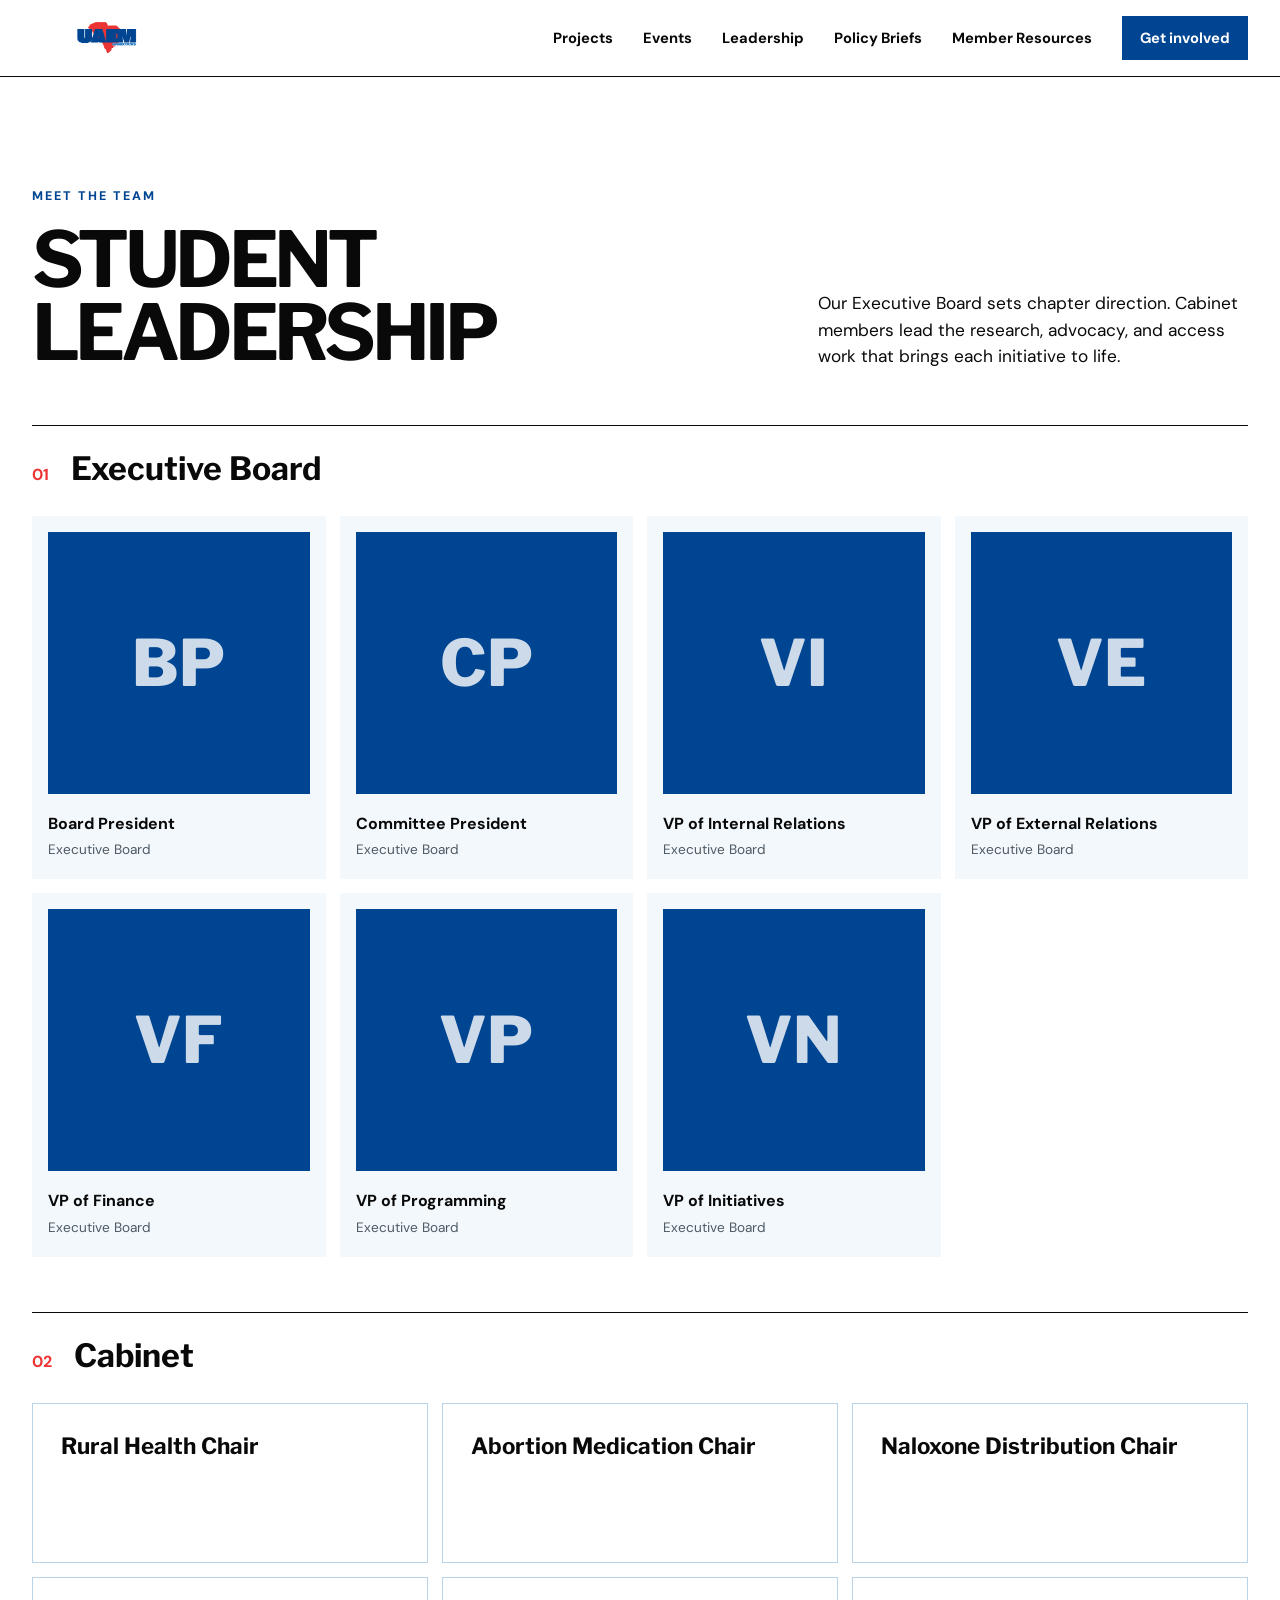
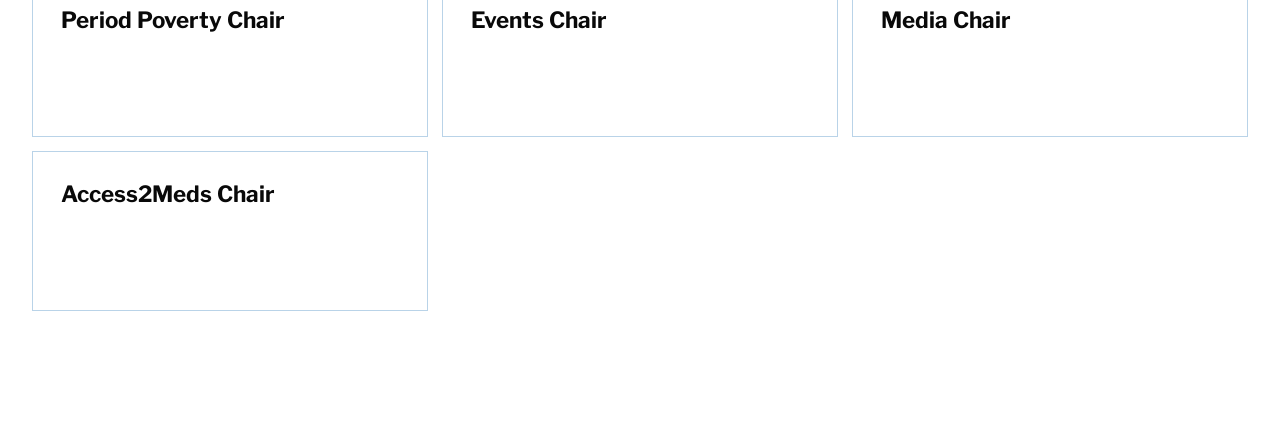
==== leadership/index.html @ 3b087952 "Add files via upload" ====
<!doctype html><html lang="en"><head><meta charset="utf-8"><meta name="viewport" content="width=device-width, initial-scale=1"><title>Leadership | Gamecocks UAEM</title><link rel="preconnect" href="https://fonts.googleapis.com"><link rel="preconnect" href="https://fonts.gstatic.com" crossorigin><link href="https://fonts.googleapis.com/css2?family=DM+Sans:wght@400;500;600;700&family=Libre+Franklin:ital,wght@0,700;0,800;1,700&display=swap" rel="stylesheet"><link rel="stylesheet" href="../styles.css"></head><body><header class="nav-wrap"><nav class="nav"><a class="brand" href="../"><img src="../logo-horizontal.png" alt="Gamecocks UAEM logo"></a><button class="menu" aria-expanded="false" aria-controls="nav-links">Menu</button><div class="nav-links" id="nav-links"><a href="../projects/">Projects</a><a href="../events/">Events</a><a href="../leadership/">Leadership</a><a href="../policy-briefs/">Policy Briefs</a><a href="../resources/">Member Resources</a><a href="https://garnetgate.sa.sc.edu/organization/gamecocksuaem" class="nav-cta">Get involved</a></div></nav></header><main><section class="section leadership"><div class="section-head"><div><p class="eyebrow">Meet the team</p><h2>Student leadership</h2></div><p>Our Executive Board sets chapter direction. Cabinet members lead the research, advocacy, and access work that brings each initiative to life.</p></div><div class="lead-block"><div class="lead-title"><span>01</span><h3>Executive Board</h3></div><div class="people-grid"><article class="person"><div class="avatar">BP</div><h4>Board President</h4><p>Executive Board</p></article><article class="person"><div class="avatar">CP</div><h4>Committee President</h4><p>Executive Board</p></article><article class="person"><div class="avatar">VI</div><h4>VP of Internal Relations</h4><p>Executive Board</p></article><article class="person"><div class="avatar">VE</div><h4>VP of External Relations</h4><p>Executive Board</p></article><article class="person"><div class="avatar">VF</div><h4>VP of Finance</h4><p>Executive Board</p></article><article class="person"><div class="avatar">VP</div><h4>VP of Programming</h4><p>Executive Board</p></article><article class="person"><div class="avatar">VN</div><h4>VP of Initiatives</h4><p>Executive Board</p></article></div></div><div class="lead-block cabinet"><div class="lead-title"><span>02</span><h3>Cabinet</h3></div><div class="cabinet-grid"><div><b>Rural Health Chair</b></div><div><b>Abortion Medication Chair</b></div><div><b>Naloxone Distribution Chair</b></div><div><b>Period Poverty Chair</b></div><div><b>Events Chair</b></div><div><b>Media Chair</b></div><div><b>Access2Meds Chair</b></div></div></div></section></main><script src="../script.js"></script></body></html>
---- styles.css ----
:root{--blue:#1975c2;--navy:#004592;--red:#ed3434;--black:#090909;--white:#fff;--soft:#f3f8fc;--line:#b9d3e8}*{box-sizing:border-box}html{scroll-behavior:smooth}body{margin:0;background:var(--white);color:var(--black);font:16px/1.55 "DM Sans",sans-serif}a{color:inherit;text-decoration:none}.nav-wrap{position:sticky;top:0;z-index:10;background:rgba(255,255,255,.96);border-bottom:1px solid var(--black);backdrop-filter:blur(12px)}.nav{height:76px;max-width:1320px;margin:auto;padding:0 32px;display:flex;align-items:center;justify-content:space-between}.brand img{display:block;width:148px;height:48px;object-fit:contain}.nav-links{display:flex;align-items:center;gap:30px;font-weight:700;font-size:.92rem}.nav-links a:not(.nav-cta):hover{color:var(--blue)}.nav-cta{background:var(--navy);color:#fff;padding:11px 18px}.menu{display:none;border:1px solid;padding:8px 12px;background:none;font:inherit}.hero{overflow:hidden}.hero-grid{max-width:1320px;min-height:650px;margin:auto;padding:72px 32px;display:grid;grid-template-columns:1.1fr .9fr;align-items:center;gap:70px}.eyebrow{text-transform:uppercase;letter-spacing:.16em;font-size:.78rem;font-weight:800;margin:0 0 18px;color:var(--navy)}h1,h2,h3{font-family:"Libre Franklin",sans-serif;margin:0;line-height:.95}h1{font-size:clamp(4rem,8vw,7.2rem);letter-spacing:-.07em;text-transform:uppercase}h1 em{color:var(--red)}.lede{max-width:660px;font-size:1.22rem;line-height:1.6;margin:32px 0}.hero-actions{display:flex;gap:26px;align-items:center}.button{display:inline-flex;gap:25px;align-items:center;padding:15px 20px;font-weight:700}.primary{background:var(--navy);color:#fff}.text-link{font-weight:700;border-bottom:1px solid}.hero-poster{height:500px;background:var(--navy);position:relative;overflow:hidden;transform:rotate(2deg);box-shadow:18px 18px 0 var(--red)}.hero-logo{position:absolute;z-index:2;width:210px;right:22px;top:22px}.poster-mark{position:absolute;z-index:2;left:35px;bottom:76px;color:#fff;font:800 clamp(3.5rem,6vw,6rem)/.82 "Libre Franklin";letter-spacing:-.07em}.poster-mark i{color:var(--red)}.orbit{position:absolute;bottom:33px;left:35px;color:#fff;font-size:.76rem;letter-spacing:.17em;font-weight:bold}.dot-grid{position:absolute;inset:0;background-image:radial-gradient(rgba(255,255,255,.2) 1.5px,transparent 1.5px);background-size:18px 18px}.poster-no{position:absolute;right:25px;bottom:10px;color:rgba(255,255,255,.35);font-size:6rem;font-weight:800}.marquee{display:flex;gap:70px;white-space:nowrap;background:var(--black);color:#fff;padding:15px 0;font-size:.75rem;letter-spacing:.18em;font-weight:700;overflow:hidden}.marquee span:before{content:"✦";color:var(--red);margin-right:70px}.section{max-width:1320px;margin:auto;padding:110px 32px}.section-head{display:grid;grid-template-columns:1fr 430px;gap:40px;align-items:end;margin-bottom:54px}.section-head h2,.contact h2{font-size:clamp(3rem,6vw,5.5rem);letter-spacing:-.06em;text-transform:uppercase}.section-head>p{font-size:1.08rem;margin:0}.project-grid{display:grid;grid-template-columns:repeat(2,1fr);gap:14px}.project{min-height:380px;background:var(--soft);border:1px solid var(--line);padding:28px;display:flex;flex-direction:column;justify-content:space-between}.project.featured{background:var(--blue);color:#fff}.project.dark{background:var(--black);color:#fff}.project.yellow{background:var(--red);color:#fff}.project-top{display:flex;justify-content:space-between}.number{font-size:.78rem;font-weight:700}.status{background:var(--red);color:#fff;padding:4px 9px;text-transform:uppercase;font-size:.67rem;font-weight:bold;letter-spacing:.1em}.tag{text-transform:uppercase;font-size:.7rem;letter-spacing:.15em;font-weight:bold;margin-bottom:12px}.project h3{font-size:clamp(2.1rem,4vw,3.4rem);letter-spacing:-.05em}.project ul{list-style:none;padding:0;margin:22px 0 0;display:flex;flex-wrap:wrap;gap:8px}.project li{border:1px solid currentColor;padding:4px 10px;border-radius:20px;font-size:.7rem;text-transform:uppercase;letter-spacing:.08em}.events{max-width:none;background:var(--navy);color:#fff;padding-left:max(32px,calc((100vw - 1320px)/2 + 32px));padding-right:max(32px,calc((100vw - 1320px)/2 + 32px))}.events .eyebrow{color:#fff}.event{display:grid;grid-template-columns:150px 1fr 230px;gap:36px;align-items:center;padding:32px 0;border-top:1px solid rgba(255,255,255,.35)}.event:last-child{border-bottom:1px solid rgba(255,255,255,.35)}.date{display:flex;flex-direction:column}.date b{font-size:1.7rem}.date span{font-size:.8rem;letter-spacing:.15em}.event h3{font-size:1.7rem;margin-bottom:8px}.event p{margin:0;max-width:650px}.event .tag{color:#fff;margin-bottom:8px}.event-meta{text-align:right;font-size:.8rem;text-transform:uppercase;letter-spacing:.1em}.lead-block{border-top:1px solid var(--black);padding-top:28px;margin-top:55px}.lead-title{display:flex;gap:22px;align-items:baseline;margin-bottom:28px}.lead-title h3{font-size:2rem}.lead-title span{font-weight:bold;color:var(--red)}.people-grid{display:grid;grid-template-columns:repeat(4,1fr);gap:14px}.person{background:var(--soft);padding:16px}.avatar{aspect-ratio:1;background:var(--navy);color:rgba(255,255,255,.8);display:grid;place-items:center;font:800 clamp(2rem,5vw,4rem) "Libre Franklin";margin-bottom:18px}.person h4{font-size:1rem;margin:0}.person p{font-size:.85rem;color:#4d5a64;margin:3px 0}.cabinet-grid{display:grid;grid-template-columns:repeat(3,1fr);gap:14px}.cabinet-grid div{border:1px solid var(--line);padding:28px;min-height:160px}.cabinet-grid b{font:700 1.4rem "Libre Franklin"}.contact{background:var(--red);color:#fff;padding:90px max(32px,calc((100vw - 1256px)/2));display:grid;grid-template-columns:1.2fr .8fr;gap:60px;align-items:end}.contact .eyebrow{color:#fff}.contact>div:last-child{font-size:1.1rem}.light-button{margin-top:18px;background:#fff;color:var(--black)}footer{background:var(--black);color:#fff;padding:50px max(32px,calc((100vw - 1256px)/2));display:grid;grid-template-columns:1fr 1fr 1fr;align-items:end;gap:30px;font-size:.8rem}.footer-brand img{width:105px;height:70px;object-fit:contain;filter:brightness(0) invert(1)}footer p:last-child{text-align:right}@media(max-width:800px){.nav{height:66px;padding:0 20px}.menu{display:block}.nav-links{position:absolute;left:0;right:0;top:66px;background:#fff;padding:24px;display:none;flex-direction:column;align-items:stretch;border-bottom:1px solid}.nav-links.open{display:flex}.hero-grid{grid-template-columns:1fr;padding:55px 20px;gap:50px}.hero-poster{height:400px}.section{padding:75px 20px}.section-head{grid-template-columns:1fr;gap:22px}.project-grid{grid-template-columns:1fr}.event{grid-template-columns:85px 1fr}.event-meta{grid-column:2;text-align:left}.people-grid{grid-template-columns:repeat(2,1fr)}.cabinet-grid{grid-template-columns:1fr}.contact{grid-template-columns:1fr;padding:70px 20px}footer{grid-template-columns:1fr;padding:45px 20px}footer p:last-child{text-align:left}}@media(max-width:480px){h1{font-size:3.5rem}.hero-actions{align-items:flex-start;flex-direction:column}.people-grid{grid-template-columns:1fr}.event{grid-template-columns:1fr}.event-meta{grid-column:auto}.project{min-height:340px}}
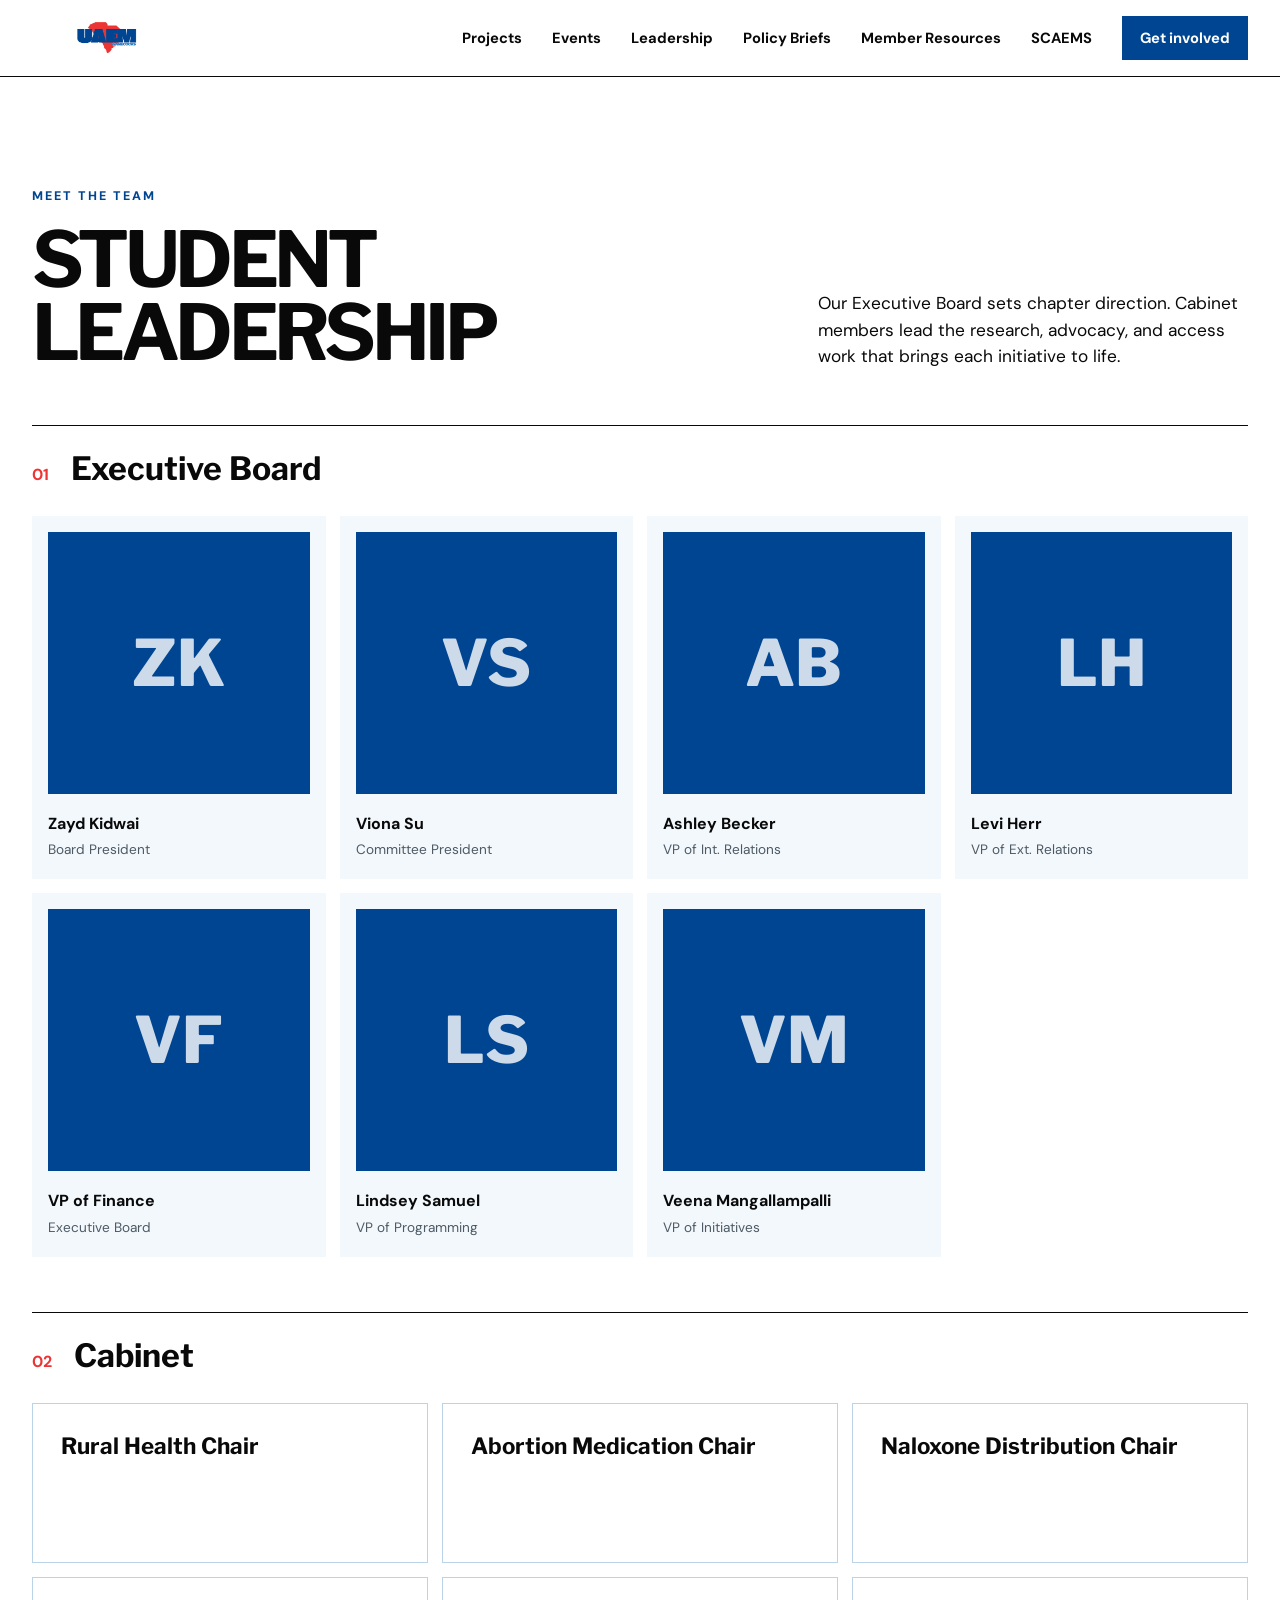
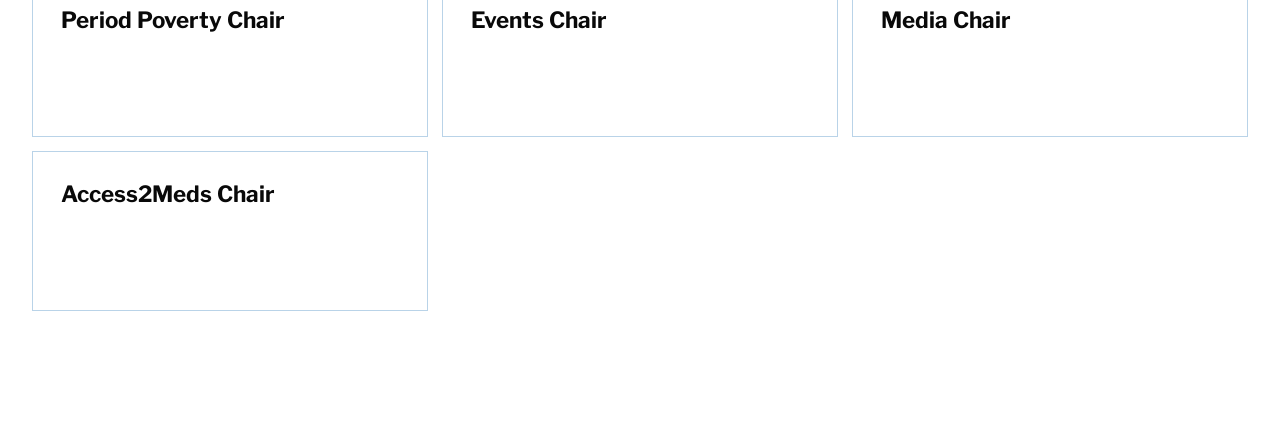
==== commit 66613073: "Update index.html" ====
--- a/leadership/index.html
+++ b/leadership/index.html
@@ -1 +1 @@
-<!doctype html><html lang="en"><head><meta charset="utf-8"><meta name="viewport" content="width=device-width, initial-scale=1"><title>Leadership | Gamecocks UAEM</title><link rel="preconnect" href="https://fonts.googleapis.com"><link rel="preconnect" href="https://fonts.gstatic.com" crossorigin><link href="https://fonts.googleapis.com/css2?family=DM+Sans:wght@400;500;600;700&family=Libre+Franklin:ital,wght@0,700;0,800;1,700&display=swap" rel="stylesheet"><link rel="stylesheet" href="../styles.css"></head><body><header class="nav-wrap"><nav class="nav"><a class="brand" href="../"><img src="../logo-horizontal.png" alt="Gamecocks UAEM logo"></a><button class="menu" aria-expanded="false" aria-controls="nav-links">Menu</button><div class="nav-links" id="nav-links"><a href="../projects/">Projects</a><a href="../events/">Events</a><a href="../leadership/">Leadership</a><a href="../policy-briefs/">Policy Briefs</a><a href="../resources/">Member Resources</a><a href="https://garnetgate.sa.sc.edu/organization/gamecocksuaem" class="nav-cta">Get involved</a></div></nav></header><main><section class="section leadership"><div class="section-head"><div><p class="eyebrow">Meet the team</p><h2>Student leadership</h2></div><p>Our Executive Board sets chapter direction. Cabinet members lead the research, advocacy, and access work that brings each initiative to life.</p></div><div class="lead-block"><div class="lead-title"><span>01</span><h3>Executive Board</h3></div><div class="people-grid"><article class="person"><div class="avatar">BP</div><h4>Board President</h4><p>Executive Board</p></article><article class="person"><div class="avatar">CP</div><h4>Committee President</h4><p>Executive Board</p></article><article class="person"><div class="avatar">VI</div><h4>VP of Internal Relations</h4><p>Executive Board</p></article><article class="person"><div class="avatar">VE</div><h4>VP of External Relations</h4><p>Executive Board</p></article><article class="person"><div class="avatar">VF</div><h4>VP of Finance</h4><p>Executive Board</p></article><article class="person"><div class="avatar">VP</div><h4>VP of Programming</h4><p>Executive Board</p></article><article class="person"><div class="avatar">VN</div><h4>VP of Initiatives</h4><p>Executive Board</p></article></div></div><div class="lead-block cabinet"><div class="lead-title"><span>02</span><h3>Cabinet</h3></div><div class="cabinet-grid"><div><b>Rural Health Chair</b></div><div><b>Abortion Medication Chair</b></div><div><b>Naloxone Distribution Chair</b></div><div><b>Period Poverty Chair</b></div><div><b>Events Chair</b></div><div><b>Media Chair</b></div><div><b>Access2Meds Chair</b></div></div></div></section></main><script src="../script.js"></script></body></html>
+<!doctype html><html lang="en"><head><meta charset="utf-8"><meta name="viewport" content="width=device-width, initial-scale=1"><title>Leadership | Gamecocks UAEM</title><link rel="preconnect" href="https://fonts.googleapis.com"><link rel="preconnect" href="https://fonts.gstatic.com" crossorigin><link href="https://fonts.googleapis.com/css2?family=DM+Sans:wght@400;500;600;700&family=Libre+Franklin:ital,wght@0,700;0,800;1,700&display=swap" rel="stylesheet"><link rel="stylesheet" href="../styles.css"></head><body><header class="nav-wrap"><nav class="nav"><a class="brand" href="../"><img src="../logo-horizontal.png" alt="Gamecocks UAEM logo"></a><button class="menu" aria-expanded="false" aria-controls="nav-links">Menu</button><div class="nav-links" id="nav-links"><a href="../projects/">Projects</a><a href="../events/">Events</a><a href="../leadership/">Leadership</a><a href="../policy-briefs/">Policy Briefs</a><a href="../resources/">Member Resources</a><a href="../scaems/">SCAEMS</a><a href="https://garnetgate.sa.sc.edu/organization/gamecocksuaem" class="nav-cta">Get involved</a></div></nav></header><main><section class="section leadership"><div class="section-head"><div><p class="eyebrow">Meet the team</p><h2>Student leadership</h2></div><p>Our Executive Board sets chapter direction. Cabinet members lead the research, advocacy, and access work that brings each initiative to life.</p></div><div class="lead-block"><div class="lead-title"><span>01</span><h3>Executive Board</h3></div><div class="people-grid"><article class="person"><div class="avatar">ZK</div><h4>Zayd Kidwai</h4><p>Board President</p></article><article class="person"><div class="avatar">VS</div><h4>Viona Su</h4><p>Committee President</p></article><article class="person"><div class="avatar">AB</div><h4>Ashley Becker</h4><p>VP of Int. Relations</p></article><article class="person"><div class="avatar">LH</div><h4>Levi Herr</h4><p>VP of Ext. Relations</p></article><article class="person"><div class="avatar">VF</div><h4>VP of Finance</h4><p>Executive Board</p></article><article class="person"><div class="avatar">LS</div><h4>Lindsey Samuel</h4><p>VP of Programming</p></article><article class="person"><div class="avatar">VM</div><h4>Veena Mangallampalli</h4><p>VP of Initiatives</p></article></div></div><div class="lead-block cabinet"><div class="lead-title"><span>02</span><h3>Cabinet</h3></div><div class="cabinet-grid"><div><b>Rural Health Chair</b></div><div><b>Abortion Medication Chair</b></div><div><b>Naloxone Distribution Chair</b></div><div><b>Period Poverty Chair</b></div><div><b>Events Chair</b></div><div><b>Media Chair</b></div><div><b>Access2Meds Chair</b></div></div></div></section></main><script src="../script.js"></script></body></html>
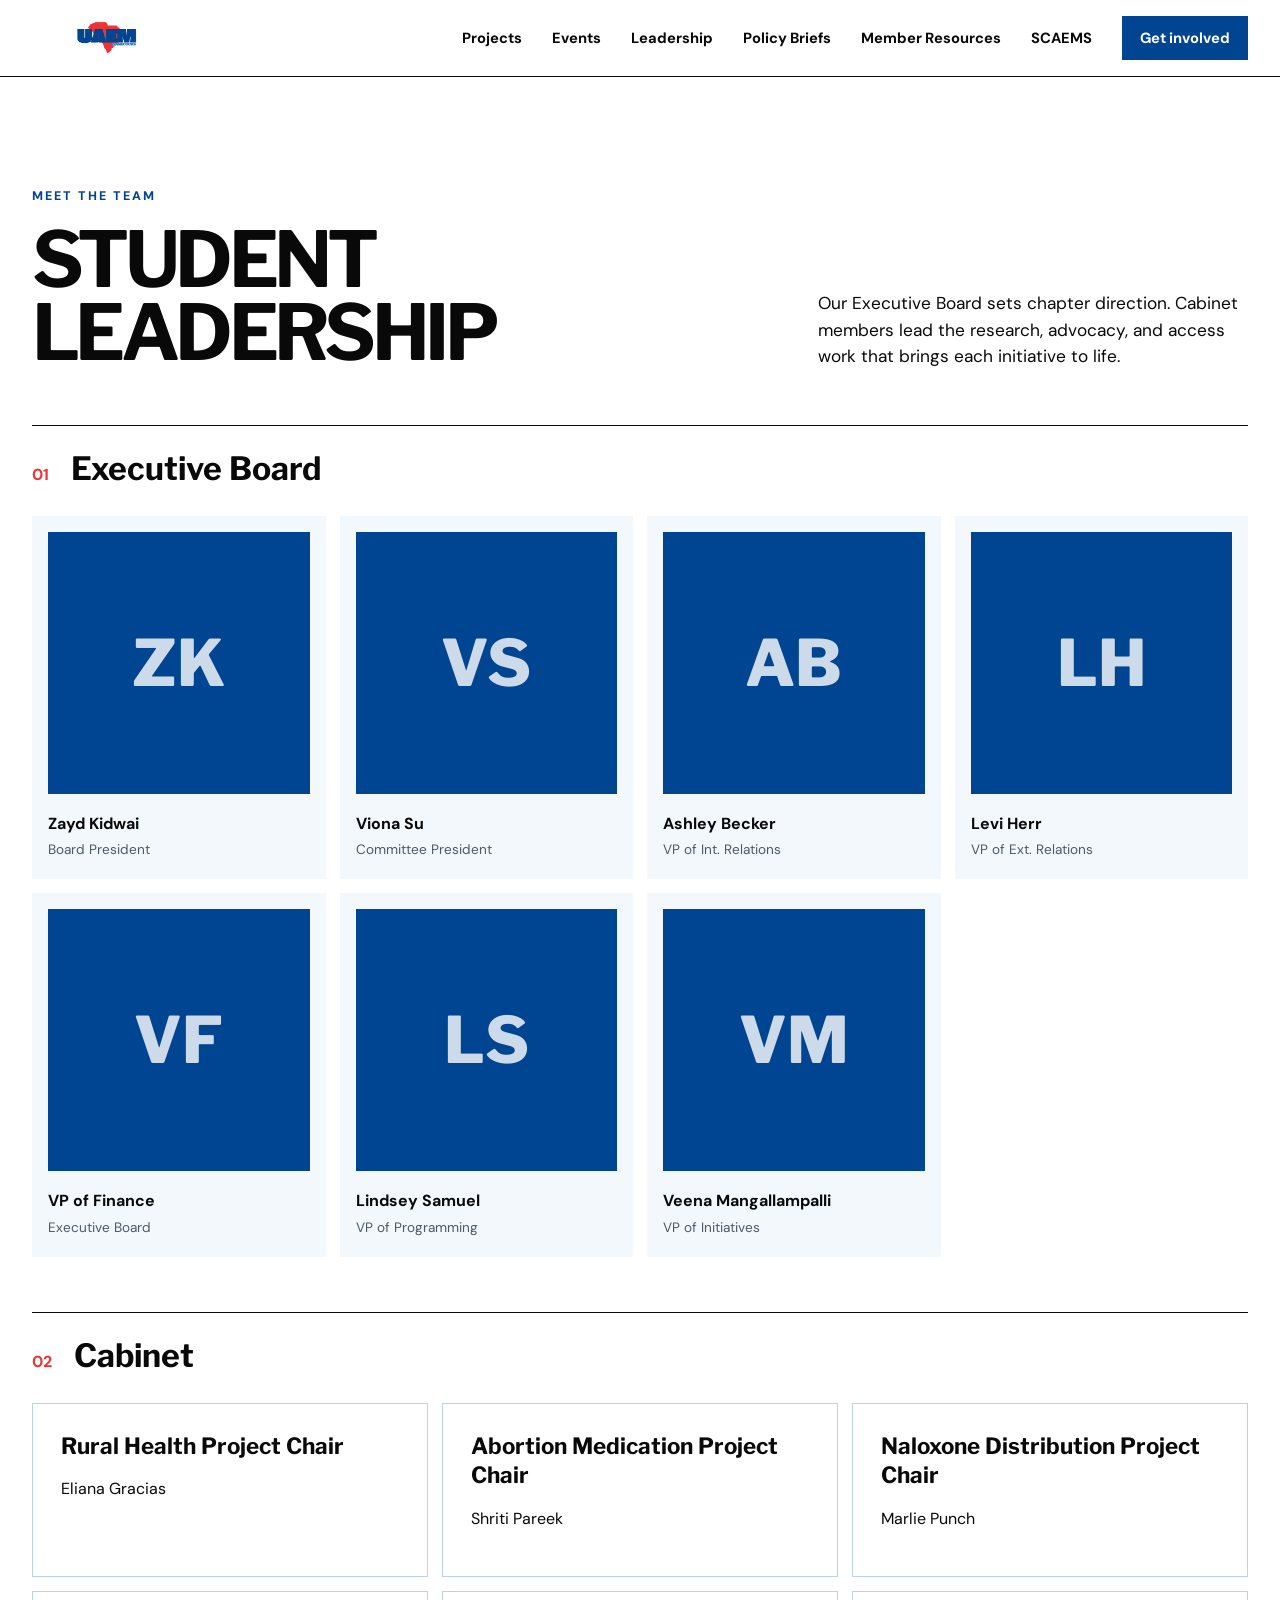
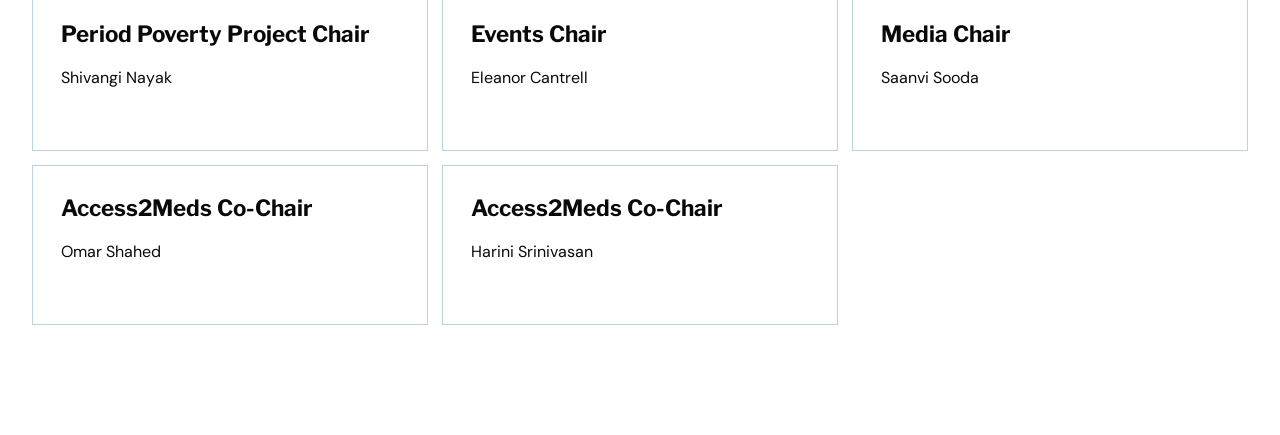
==== commit e0db4141: "Update index.html" ====
--- a/leadership/index.html
+++ b/leadership/index.html
@@ -1 +1 @@
-<!doctype html><html lang="en"><head><meta charset="utf-8"><meta name="viewport" content="width=device-width, initial-scale=1"><title>Leadership | Gamecocks UAEM</title><link rel="preconnect" href="https://fonts.googleapis.com"><link rel="preconnect" href="https://fonts.gstatic.com" crossorigin><link href="https://fonts.googleapis.com/css2?family=DM+Sans:wght@400;500;600;700&family=Libre+Franklin:ital,wght@0,700;0,800;1,700&display=swap" rel="stylesheet"><link rel="stylesheet" href="../styles.css"></head><body><header class="nav-wrap"><nav class="nav"><a class="brand" href="../"><img src="../logo-horizontal.png" alt="Gamecocks UAEM logo"></a><button class="menu" aria-expanded="false" aria-controls="nav-links">Menu</button><div class="nav-links" id="nav-links"><a href="../projects/">Projects</a><a href="../events/">Events</a><a href="../leadership/">Leadership</a><a href="../policy-briefs/">Policy Briefs</a><a href="../resources/">Member Resources</a><a href="../scaems/">SCAEMS</a><a href="https://garnetgate.sa.sc.edu/organization/gamecocksuaem" class="nav-cta">Get involved</a></div></nav></header><main><section class="section leadership"><div class="section-head"><div><p class="eyebrow">Meet the team</p><h2>Student leadership</h2></div><p>Our Executive Board sets chapter direction. Cabinet members lead the research, advocacy, and access work that brings each initiative to life.</p></div><div class="lead-block"><div class="lead-title"><span>01</span><h3>Executive Board</h3></div><div class="people-grid"><article class="person"><div class="avatar">ZK</div><h4>Zayd Kidwai</h4><p>Board President</p></article><article class="person"><div class="avatar">VS</div><h4>Viona Su</h4><p>Committee President</p></article><article class="person"><div class="avatar">AB</div><h4>Ashley Becker</h4><p>VP of Int. Relations</p></article><article class="person"><div class="avatar">LH</div><h4>Levi Herr</h4><p>VP of Ext. Relations</p></article><article class="person"><div class="avatar">VF</div><h4>VP of Finance</h4><p>Executive Board</p></article><article class="person"><div class="avatar">LS</div><h4>Lindsey Samuel</h4><p>VP of Programming</p></article><article class="person"><div class="avatar">VM</div><h4>Veena Mangallampalli</h4><p>VP of Initiatives</p></article></div></div><div class="lead-block cabinet"><div class="lead-title"><span>02</span><h3>Cabinet</h3></div><div class="cabinet-grid"><div><b>Rural Health Chair</b></div><div><b>Abortion Medication Chair</b></div><div><b>Naloxone Distribution Chair</b></div><div><b>Period Poverty Chair</b></div><div><b>Events Chair</b></div><div><b>Media Chair</b></div><div><b>Access2Meds Chair</b></div></div></div></section></main><script src="../script.js"></script></body></html>
+<!doctype html><html lang="en"><head><meta charset="utf-8"><meta name="viewport" content="width=device-width, initial-scale=1"><title>Leadership | Gamecocks UAEM</title><link rel="preconnect" href="https://fonts.googleapis.com"><link rel="preconnect" href="https://fonts.gstatic.com" crossorigin><link href="https://fonts.googleapis.com/css2?family=DM+Sans:wght@400;500;600;700&family=Libre+Franklin:ital,wght@0,700;0,800;1,700&display=swap" rel="stylesheet"><link rel="stylesheet" href="../styles.css"></head><body><header class="nav-wrap"><nav class="nav"><a class="brand" href="../"><img src="../logo-horizontal.png" alt="Gamecocks UAEM logo"></a><button class="menu" aria-expanded="false" aria-controls="nav-links">Menu</button><div class="nav-links" id="nav-links"><a href="../projects/">Projects</a><a href="../events/">Events</a><a href="../leadership/">Leadership</a><a href="../policy-briefs/">Policy Briefs</a><a href="../resources/">Member Resources</a><a href="../scaems/">SCAEMS</a><a href="https://garnetgate.sa.sc.edu/organization/gamecocksuaem" class="nav-cta">Get involved</a></div></nav></header><main><section class="section leadership"><div class="section-head"><div><p class="eyebrow">Meet the team</p><h2>Student leadership</h2></div><p>Our Executive Board sets chapter direction. Cabinet members lead the research, advocacy, and access work that brings each initiative to life.</p></div><div class="lead-block"><div class="lead-title"><span>01</span><h3>Executive Board</h3></div><div class="people-grid"><article class="person"><div class="avatar">ZK</div><h4>Zayd Kidwai</h4><p>Board President</p></article><article class="person"><div class="avatar">VS</div><h4>Viona Su</h4><p>Committee President</p></article><article class="person"><div class="avatar">AB</div><h4>Ashley Becker</h4><p>VP of Int. Relations</p></article><article class="person"><div class="avatar">LH</div><h4>Levi Herr</h4><p>VP of Ext. Relations</p></article><article class="person"><div class="avatar">VF</div><h4>VP of Finance</h4><p>Executive Board</p></article><article class="person"><div class="avatar">LS</div><h4>Lindsey Samuel</h4><p>VP of Programming</p></article><article class="person"><div class="avatar">VM</div><h4>Veena Mangallampalli</h4><p>VP of Initiatives</p></article></div></div><div class="lead-block cabinet"><div class="lead-title"><span>02</span><h3>Cabinet</h3></div><div class="cabinet-grid"><div><b>Rural Health Project Chair</b><p>Eliana Gracias</p></div><div><b>Abortion Medication Project Chair</b><p>Shriti Pareek</p></div><div><b>Naloxone Distribution Project Chair</b><p>Marlie Punch</p></div><div><b>Period Poverty Project Chair</b><p>Shivangi Nayak</p></div><div><b>Events Chair</b><p>Eleanor Cantrell</p></div><div><b>Media Chair</b><p>Saanvi Sooda</p></div><div><b>Access2Meds Co-Chair</b><p>Omar Shahed</p></div><div><b>Access2Meds Co-Chair</b><p>Harini Srinivasan</p></div></div></div></section></main><script src="../script.js"></script></body></html>
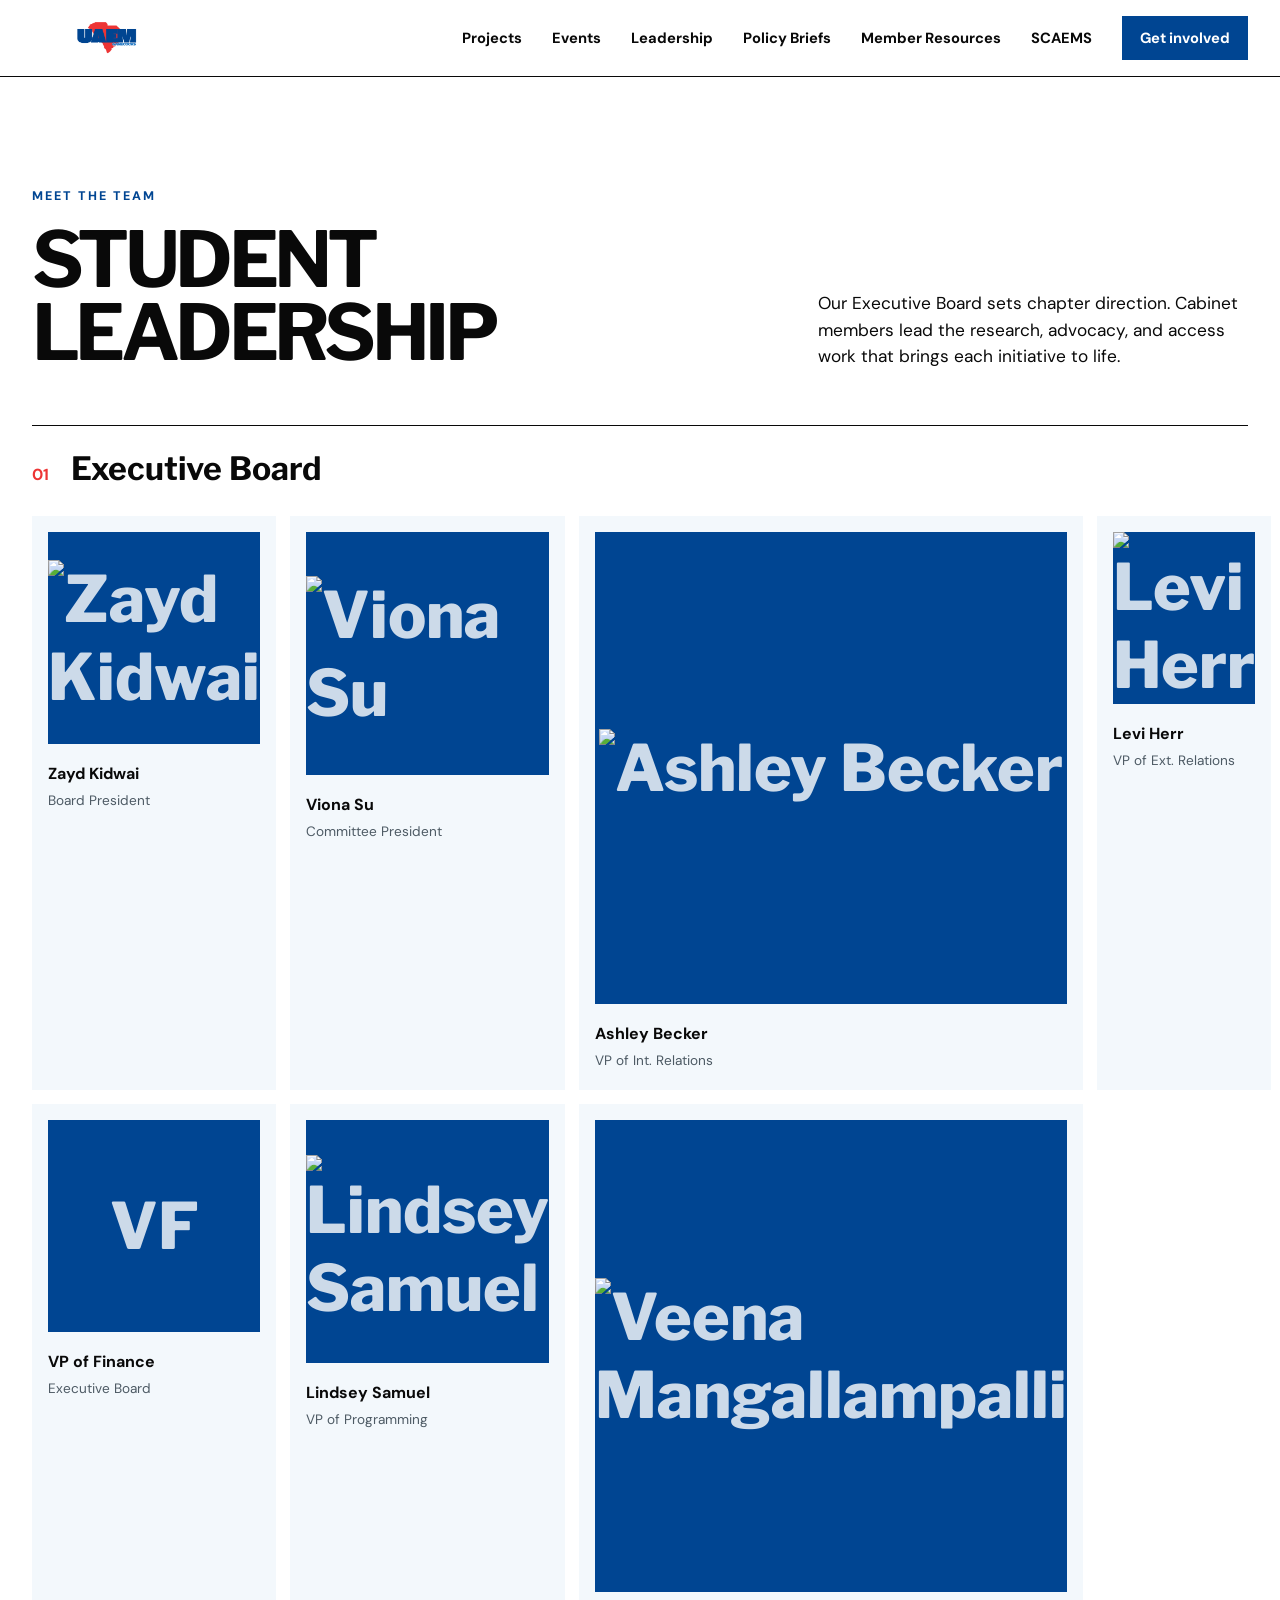
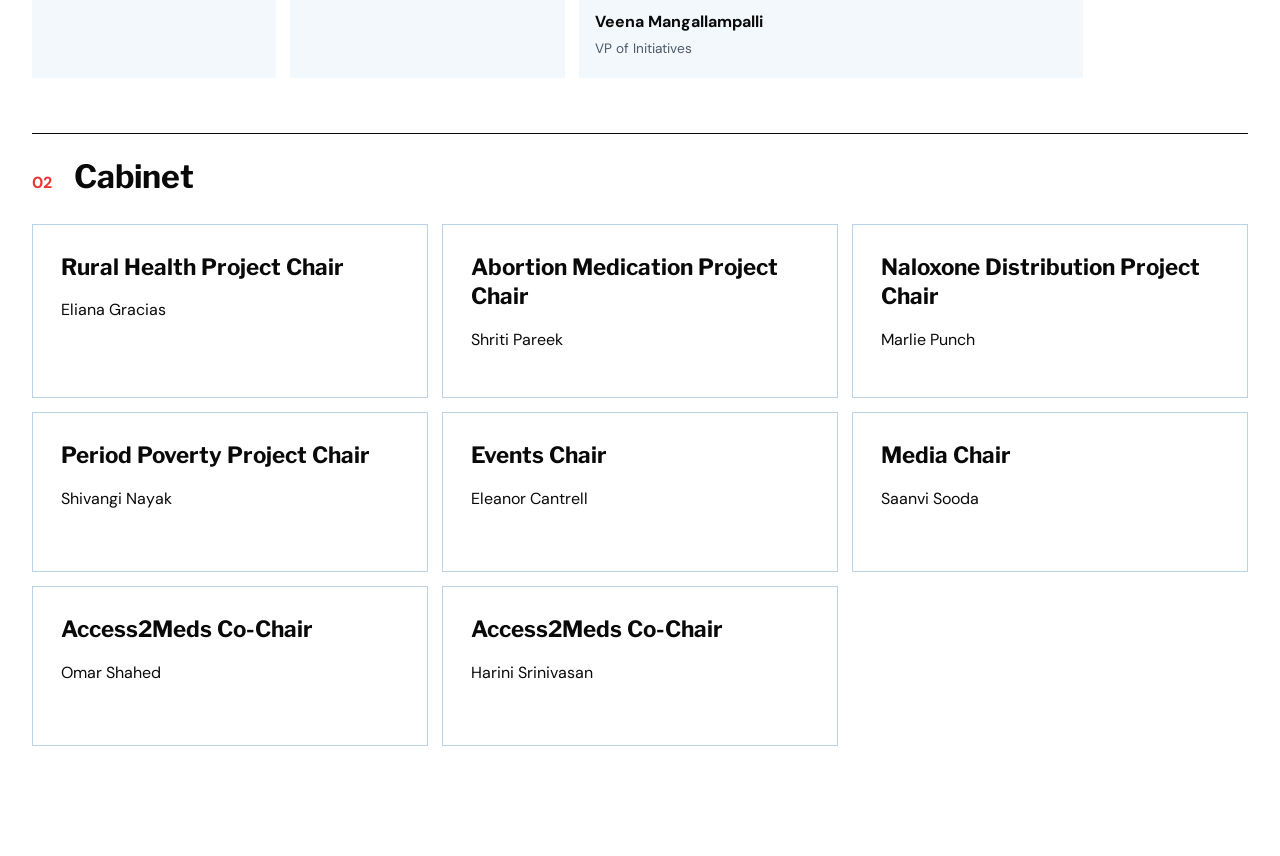
==== commit 83d7144c: "Update index.html" ====
--- a/leadership/index.html
+++ b/leadership/index.html
@@ -1 +1 @@
-<!doctype html><html lang="en"><head><meta charset="utf-8"><meta name="viewport" content="width=device-width, initial-scale=1"><title>Leadership | Gamecocks UAEM</title><link rel="preconnect" href="https://fonts.googleapis.com"><link rel="preconnect" href="https://fonts.gstatic.com" crossorigin><link href="https://fonts.googleapis.com/css2?family=DM+Sans:wght@400;500;600;700&family=Libre+Franklin:ital,wght@0,700;0,800;1,700&display=swap" rel="stylesheet"><link rel="stylesheet" href="../styles.css"></head><body><header class="nav-wrap"><nav class="nav"><a class="brand" href="../"><img src="../logo-horizontal.png" alt="Gamecocks UAEM logo"></a><button class="menu" aria-expanded="false" aria-controls="nav-links">Menu</button><div class="nav-links" id="nav-links"><a href="../projects/">Projects</a><a href="../events/">Events</a><a href="../leadership/">Leadership</a><a href="../policy-briefs/">Policy Briefs</a><a href="../resources/">Member Resources</a><a href="../scaems/">SCAEMS</a><a href="https://garnetgate.sa.sc.edu/organization/gamecocksuaem" class="nav-cta">Get involved</a></div></nav></header><main><section class="section leadership"><div class="section-head"><div><p class="eyebrow">Meet the team</p><h2>Student leadership</h2></div><p>Our Executive Board sets chapter direction. Cabinet members lead the research, advocacy, and access work that brings each initiative to life.</p></div><div class="lead-block"><div class="lead-title"><span>01</span><h3>Executive Board</h3></div><div class="people-grid"><article class="person"><div class="avatar">ZK</div><h4>Zayd Kidwai</h4><p>Board President</p></article><article class="person"><div class="avatar">VS</div><h4>Viona Su</h4><p>Committee President</p></article><article class="person"><div class="avatar">AB</div><h4>Ashley Becker</h4><p>VP of Int. Relations</p></article><article class="person"><div class="avatar">LH</div><h4>Levi Herr</h4><p>VP of Ext. Relations</p></article><article class="person"><div class="avatar">VF</div><h4>VP of Finance</h4><p>Executive Board</p></article><article class="person"><div class="avatar">LS</div><h4>Lindsey Samuel</h4><p>VP of Programming</p></article><article class="person"><div class="avatar">VM</div><h4>Veena Mangallampalli</h4><p>VP of Initiatives</p></article></div></div><div class="lead-block cabinet"><div class="lead-title"><span>02</span><h3>Cabinet</h3></div><div class="cabinet-grid"><div><b>Rural Health Project Chair</b><p>Eliana Gracias</p></div><div><b>Abortion Medication Project Chair</b><p>Shriti Pareek</p></div><div><b>Naloxone Distribution Project Chair</b><p>Marlie Punch</p></div><div><b>Period Poverty Project Chair</b><p>Shivangi Nayak</p></div><div><b>Events Chair</b><p>Eleanor Cantrell</p></div><div><b>Media Chair</b><p>Saanvi Sooda</p></div><div><b>Access2Meds Co-Chair</b><p>Omar Shahed</p></div><div><b>Access2Meds Co-Chair</b><p>Harini Srinivasan</p></div></div></div></section></main><script src="../script.js"></script></body></html>
+<!doctype html><html lang="en"><head><meta charset="utf-8"><meta name="viewport" content="width=device-width, initial-scale=1"><title>Leadership | Gamecocks UAEM</title><link rel="preconnect" href="https://fonts.googleapis.com"><link rel="preconnect" href="https://fonts.gstatic.com" crossorigin><link href="https://fonts.googleapis.com/css2?family=DM+Sans:wght@400;500;600;700&family=Libre+Franklin:ital,wght@0,700;0,800;1,700&display=swap" rel="stylesheet"><link rel="stylesheet" href="../styles.css"></head><body><header class="nav-wrap"><nav class="nav"><a class="brand" href="../"><img src="../logo-horizontal.png" alt="Gamecocks UAEM logo"></a><button class="menu" aria-expanded="false" aria-controls="nav-links">Menu</button><div class="nav-links" id="nav-links"><a href="../projects/">Projects</a><a href="../events/">Events</a><a href="../leadership/">Leadership</a><a href="../policy-briefs/">Policy Briefs</a><a href="../resources/">Member Resources</a><a href="../scaems/">SCAEMS</a><a href="https://garnetgate.sa.sc.edu/organization/gamecocksuaem" class="nav-cta">Get involved</a></div></nav></header><main><section class="section leadership"><div class="section-head"><div><p class="eyebrow">Meet the team</p><h2>Student leadership</h2></div><p>Our Executive Board sets chapter direction. Cabinet members lead the research, advocacy, and access work that brings each initiative to life.</p></div><div class="lead-block"><div class="lead-title"><span>01</span><h3>Executive Board</h3></div><div class="people-grid"><article class="person"><div class="avatar"><img src="../assets/headshots/zayd-kidwai.png" alt="Zayd Kidwai"></div><h4>Zayd Kidwai</h4><p>Board President</p></article><article class="person"><div class="avatar"><img src="../assets/headshots/viona-su.png" alt="Viona Su"></div><h4>Viona Su</h4><p>Committee President</p></article><article class="person"><div class="avatar"><img src="../assets/headshots/ashley-becker.png" alt="Ashley Becker"></div><h4>Ashley Becker</h4><p>VP of Int. Relations</p></article><article class="person"><div class="avatar"><img src="../assets/headshots/levi-herr.jpg" alt="Levi Herr"></div><h4>Levi Herr</h4><p>VP of Ext. Relations</p></article><article class="person"><div class="avatar">VF</div><h4>VP of Finance</h4><p>Executive Board</p></article><article class="person"><div class="avatar"><img src="../assets/headshots/lindsey-samuel.png" alt="Lindsey Samuel"></div><h4>Lindsey Samuel</h4><p>VP of Programming</p></article><article class="person"><div class="avatar"><img src="../assets/headshots/veena-mangallampalli.png" alt="Veena Mangallampalli"></div><h4>Veena Mangallampalli</h4><p>VP of Initiatives</p></article></div></div><div class="lead-block cabinet"><div class="lead-title"><span>02</span><h3>Cabinet</h3></div><div class="cabinet-grid"><div><b>Rural Health Project Chair</b><p>Eliana Gracias</p></div><div><b>Abortion Medication Project Chair</b><p>Shriti Pareek</p></div><div><b>Naloxone Distribution Project Chair</b><p>Marlie Punch</p></div><div><b>Period Poverty Project Chair</b><p>Shivangi Nayak</p></div><div><b>Events Chair</b><p>Eleanor Cantrell</p></div><div><b>Media Chair</b><p>Saanvi Sooda</p></div><div><b>Access2Meds Co-Chair</b><p>Omar Shahed</p></div><div><b>Access2Meds Co-Chair</b><p>Harini Srinivasan</p></div></div></div></section></main><script src="../script.js"></script></body></html>
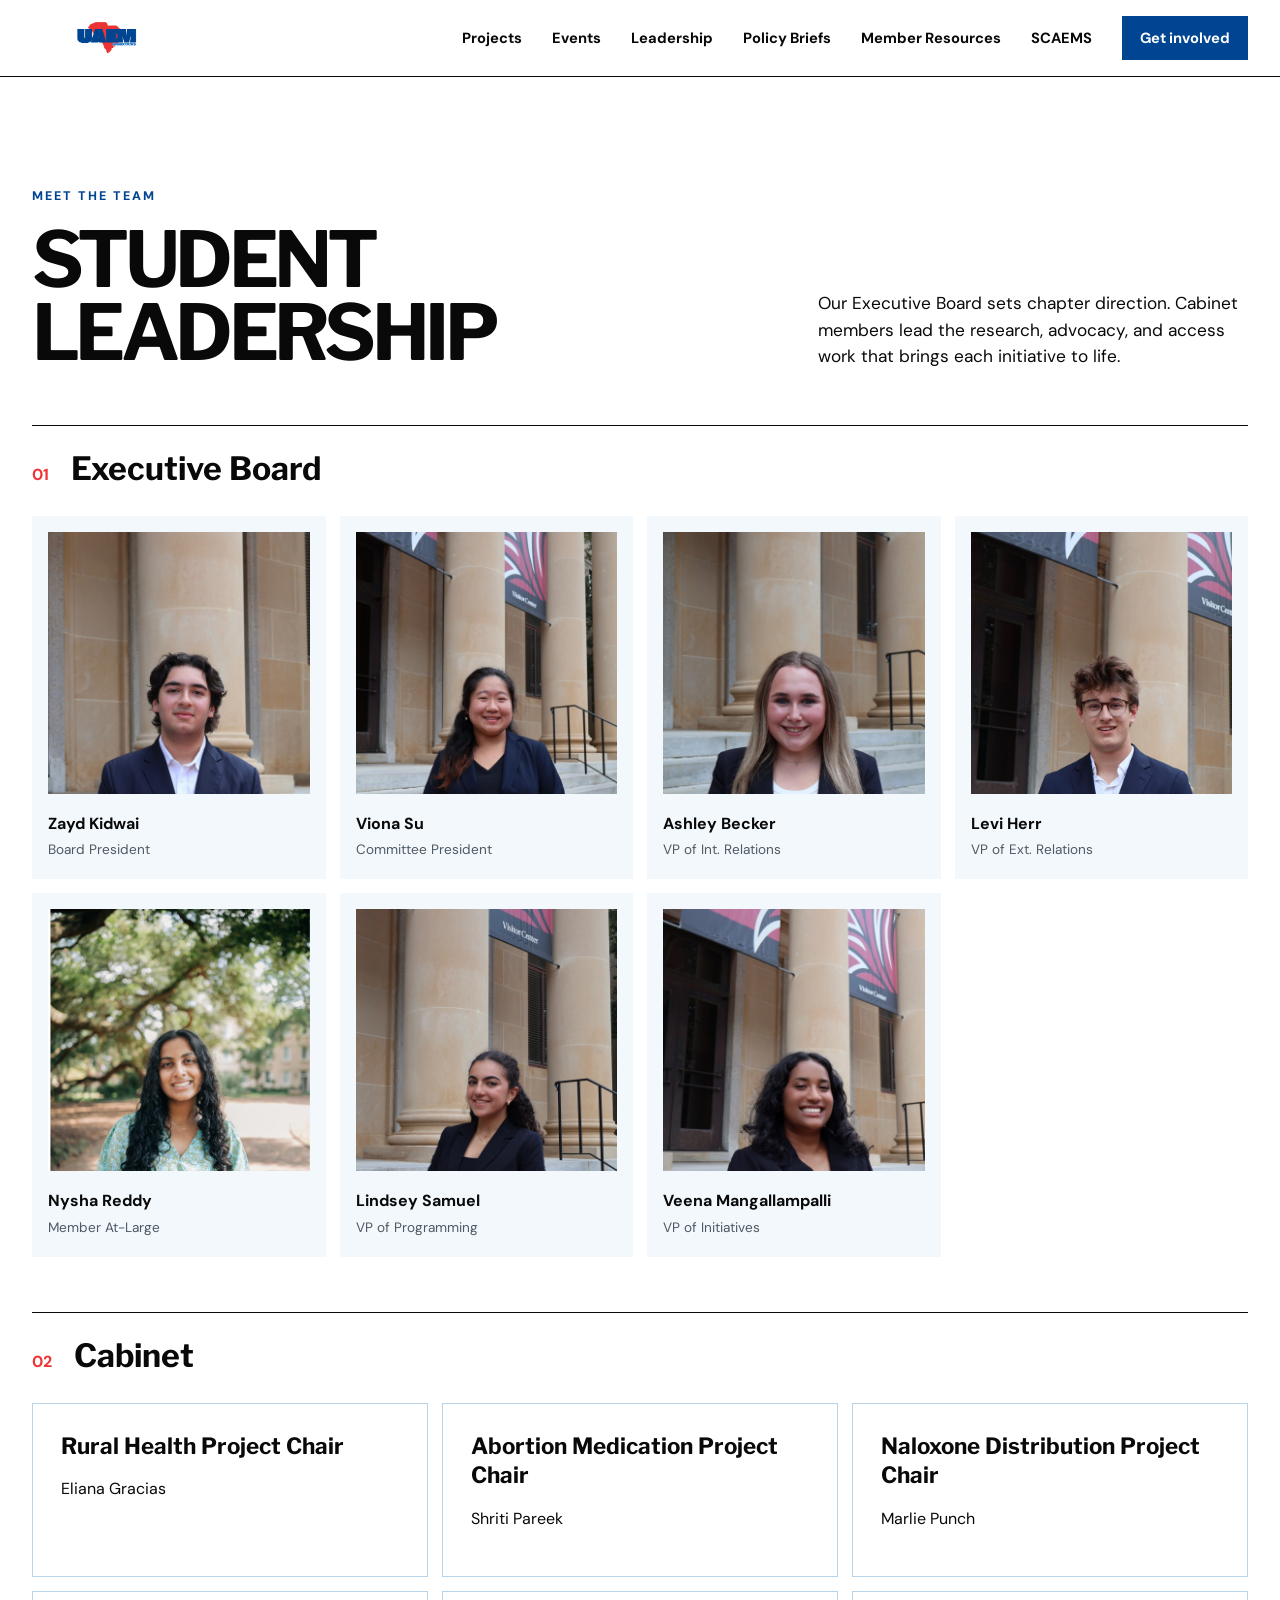
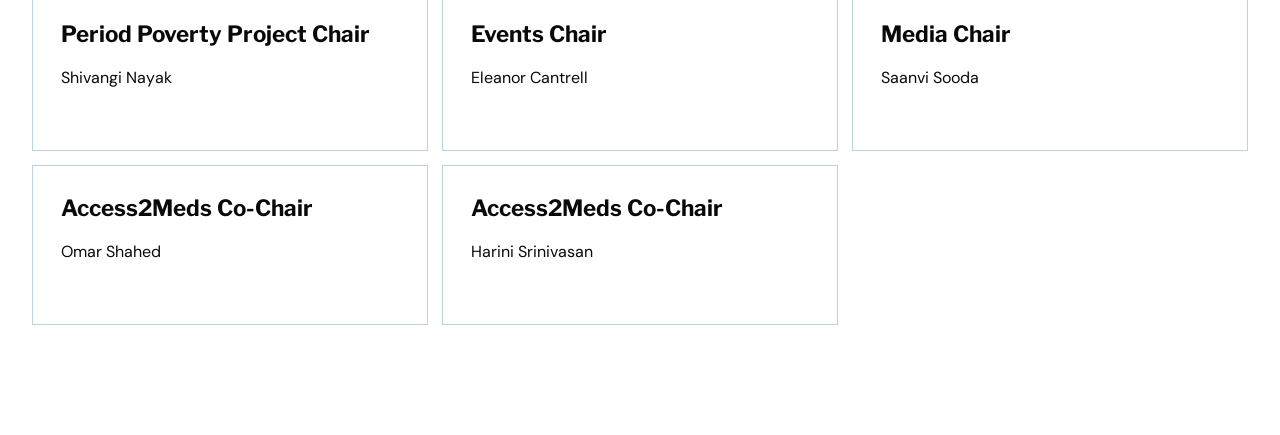
==== commit f626071f: "Update index.html" ====
--- a/leadership/index.html
+++ b/leadership/index.html
@@ -1 +1 @@
-<!doctype html><html lang="en"><head><meta charset="utf-8"><meta name="viewport" content="width=device-width, initial-scale=1"><title>Leadership | Gamecocks UAEM</title><link rel="preconnect" href="https://fonts.googleapis.com"><link rel="preconnect" href="https://fonts.gstatic.com" crossorigin><link href="https://fonts.googleapis.com/css2?family=DM+Sans:wght@400;500;600;700&family=Libre+Franklin:ital,wght@0,700;0,800;1,700&display=swap" rel="stylesheet"><link rel="stylesheet" href="../styles.css"></head><body><header class="nav-wrap"><nav class="nav"><a class="brand" href="../"><img src="../logo-horizontal.png" alt="Gamecocks UAEM logo"></a><button class="menu" aria-expanded="false" aria-controls="nav-links">Menu</button><div class="nav-links" id="nav-links"><a href="../projects/">Projects</a><a href="../events/">Events</a><a href="../leadership/">Leadership</a><a href="../policy-briefs/">Policy Briefs</a><a href="../resources/">Member Resources</a><a href="../scaems/">SCAEMS</a><a href="https://garnetgate.sa.sc.edu/organization/gamecocksuaem" class="nav-cta">Get involved</a></div></nav></header><main><section class="section leadership"><div class="section-head"><div><p class="eyebrow">Meet the team</p><h2>Student leadership</h2></div><p>Our Executive Board sets chapter direction. Cabinet members lead the research, advocacy, and access work that brings each initiative to life.</p></div><div class="lead-block"><div class="lead-title"><span>01</span><h3>Executive Board</h3></div><div class="people-grid"><article class="person"><div class="avatar"><img src="../assets/headshots/zayd-kidwai.png" alt="Zayd Kidwai"></div><h4>Zayd Kidwai</h4><p>Board President</p></article><article class="person"><div class="avatar"><img src="../assets/headshots/viona-su.png" alt="Viona Su"></div><h4>Viona Su</h4><p>Committee President</p></article><article class="person"><div class="avatar"><img src="../assets/headshots/ashley-becker.png" alt="Ashley Becker"></div><h4>Ashley Becker</h4><p>VP of Int. Relations</p></article><article class="person"><div class="avatar"><img src="../assets/headshots/levi-herr.jpg" alt="Levi Herr"></div><h4>Levi Herr</h4><p>VP of Ext. Relations</p></article><article class="person"><div class="avatar">VF</div><h4>VP of Finance</h4><p>Executive Board</p></article><article class="person"><div class="avatar"><img src="../assets/headshots/lindsey-samuel.png" alt="Lindsey Samuel"></div><h4>Lindsey Samuel</h4><p>VP of Programming</p></article><article class="person"><div class="avatar"><img src="../assets/headshots/veena-mangallampalli.png" alt="Veena Mangallampalli"></div><h4>Veena Mangallampalli</h4><p>VP of Initiatives</p></article></div></div><div class="lead-block cabinet"><div class="lead-title"><span>02</span><h3>Cabinet</h3></div><div class="cabinet-grid"><div><b>Rural Health Project Chair</b><p>Eliana Gracias</p></div><div><b>Abortion Medication Project Chair</b><p>Shriti Pareek</p></div><div><b>Naloxone Distribution Project Chair</b><p>Marlie Punch</p></div><div><b>Period Poverty Project Chair</b><p>Shivangi Nayak</p></div><div><b>Events Chair</b><p>Eleanor Cantrell</p></div><div><b>Media Chair</b><p>Saanvi Sooda</p></div><div><b>Access2Meds Co-Chair</b><p>Omar Shahed</p></div><div><b>Access2Meds Co-Chair</b><p>Harini Srinivasan</p></div></div></div></section></main><script src="../script.js"></script></body></html>
+<!doctype html><html lang="en"><head><meta charset="utf-8"><meta name="viewport" content="width=device-width, initial-scale=1"><title>Leadership | Gamecocks UAEM</title><link rel="preconnect" href="https://fonts.googleapis.com"><link rel="preconnect" href="https://fonts.gstatic.com" crossorigin><link href="https://fonts.googleapis.com/css2?family=DM+Sans:wght@400;500;600;700&family=Libre+Franklin:ital,wght@0,700;0,800;1,700&display=swap" rel="stylesheet"><link rel="stylesheet" href="../styles.css"></head><body><header class="nav-wrap"><nav class="nav"><a class="brand" href="../"><img src="../logo-horizontal.png" alt="Gamecocks UAEM logo"></a><button class="menu" aria-expanded="false" aria-controls="nav-links">Menu</button><div class="nav-links" id="nav-links"><a href="../projects/">Projects</a><a href="../events/">Events</a><a href="../leadership/">Leadership</a><a href="../policy-briefs/">Policy Briefs</a><a href="../resources/">Member Resources</a><a href="../scaems/">SCAEMS</a><a href="https://garnetgate.sa.sc.edu/organization/gamecocksuaem" class="nav-cta">Get involved</a></div></nav></header><main><section class="section leadership"><div class="section-head"><div><p class="eyebrow">Meet the team</p><h2>Student leadership</h2></div><p>Our Executive Board sets chapter direction. Cabinet members lead the research, advocacy, and access work that brings each initiative to life.</p></div><div class="lead-block"><div class="lead-title"><span>01</span><h3>Executive Board</h3></div><div class="people-grid"><article class="person"><div class="avatar"><img src="../assets/headshots/zayd-kidwai.png" alt="Zayd Kidwai"></div><h4>Zayd Kidwai</h4><p>Board President</p></article><article class="person"><div class="avatar"><img src="../assets/headshots/viona-su.png" alt="Viona Su"></div><h4>Viona Su</h4><p>Committee President</p></article><article class="person"><div class="avatar"><img src="../assets/headshots/ashley-becker.png" alt="Ashley Becker"></div><h4>Ashley Becker</h4><p>VP of Int. Relations</p></article><article class="person"><div class="avatar"><img src="../assets/headshots/levi-herr.jpg" alt="Levi Herr"></div><h4>Levi Herr</h4><p>VP of Ext. Relations</p></article><article class="person"><div class="avatar"><img src="../assets/headshots/nysha-reddy.png" alt="Nysha Reddy"></div><h4>Nysha Reddy</h4><p>Member At-Large</p></article><article class="person"><div class="avatar"><img src="../assets/headshots/lindsey-samuel.png" alt="Lindsey Samuel"></div><h4>Lindsey Samuel</h4><p>VP of Programming</p></article><article class="person"><div class="avatar"><img src="../assets/headshots/veena-mangallampalli.png" alt="Veena Mangallampalli"></div><h4>Veena Mangallampalli</h4><p>VP of Initiatives</p></article></div></div><div class="lead-block cabinet"><div class="lead-title"><span>02</span><h3>Cabinet</h3></div><div class="cabinet-grid"><div><b>Rural Health Project Chair</b><p>Eliana Gracias</p></div><div><b>Abortion Medication Project Chair</b><p>Shriti Pareek</p></div><div><b>Naloxone Distribution Project Chair</b><p>Marlie Punch</p></div><div><b>Period Poverty Project Chair</b><p>Shivangi Nayak</p></div><div><b>Events Chair</b><p>Eleanor Cantrell</p></div><div><b>Media Chair</b><p>Saanvi Sooda</p></div><div><b>Access2Meds Co-Chair</b><p>Omar Shahed</p></div><div><b>Access2Meds Co-Chair</b><p>Harini Srinivasan</p></div></div></div></section></main><script src="../script.js"></script></body></html>
--- a/styles.css
+++ b/styles.css
@@ -1 +1 @@
-:root{--blue:#1975c2;--navy:#004592;--red:#ed3434;--black:#090909;--white:#fff;--soft:#f3f8fc;--line:#b9d3e8}*{box-sizing:border-box}html{scroll-behavior:smooth}body{margin:0;background:var(--white);color:var(--black);font:16px/1.55 "DM Sans",sans-serif}a{color:inherit;text-decoration:none}.nav-wrap{position:sticky;top:0;z-index:10;background:rgba(255,255,255,.96);border-bottom:1px solid var(--black);backdrop-filter:blur(12px)}.nav{height:76px;max-width:1320px;margin:auto;padding:0 32px;display:flex;align-items:center;justify-content:space-between}.brand img{display:block;width:148px;height:48px;object-fit:contain}.nav-links{display:flex;align-items:center;gap:30px;font-weight:700;font-size:.92rem}.nav-links a:not(.nav-cta):hover{color:var(--blue)}.nav-cta{background:var(--navy);color:#fff;padding:11px 18px}.menu{display:none;border:1px solid;padding:8px 12px;background:none;font:inherit}.hero{overflow:hidden}.hero-grid{max-width:1320px;min-height:650px;margin:auto;padding:72px 32px;display:grid;grid-template-columns:1.1fr .9fr;align-items:center;gap:70px}.eyebrow{text-transform:uppercase;letter-spacing:.16em;font-size:.78rem;font-weight:800;margin:0 0 18px;color:var(--navy)}h1,h2,h3{font-family:"Libre Franklin",sans-serif;margin:0;line-height:.95}h1{font-size:clamp(4rem,8vw,7.2rem);letter-spacing:-.07em;text-transform:uppercase}h1 em{color:var(--red)}.lede{max-width:660px;font-size:1.22rem;line-height:1.6;margin:32px 0}.hero-actions{display:flex;gap:26px;align-items:center}.button{display:inline-flex;gap:25px;align-items:center;padding:15px 20px;font-weight:700}.primary{background:var(--navy);color:#fff}.text-link{font-weight:700;border-bottom:1px solid}.hero-poster{height:500px;background:var(--navy);position:relative;overflow:hidden;transform:rotate(2deg);box-shadow:18px 18px 0 var(--red)}.hero-logo{position:absolute;z-index:2;width:210px;right:22px;top:22px}.poster-mark{position:absolute;z-index:2;left:35px;bottom:76px;color:#fff;font:800 clamp(3.5rem,6vw,6rem)/.82 "Libre Franklin";letter-spacing:-.07em}.poster-mark i{color:var(--red)}.orbit{position:absolute;bottom:33px;left:35px;color:#fff;font-size:.76rem;letter-spacing:.17em;font-weight:bold}.dot-grid{position:absolute;inset:0;background-image:radial-gradient(rgba(255,255,255,.2) 1.5px,transparent 1.5px);background-size:18px 18px}.poster-no{position:absolute;right:25px;bottom:10px;color:rgba(255,255,255,.35);font-size:6rem;font-weight:800}.marquee{display:flex;gap:70px;white-space:nowrap;background:var(--black);color:#fff;padding:15px 0;font-size:.75rem;letter-spacing:.18em;font-weight:700;overflow:hidden}.marquee span:before{content:"✦";color:var(--red);margin-right:70px}.section{max-width:1320px;margin:auto;padding:110px 32px}.section-head{display:grid;grid-template-columns:1fr 430px;gap:40px;align-items:end;margin-bottom:54px}.section-head h2,.contact h2{font-size:clamp(3rem,6vw,5.5rem);letter-spacing:-.06em;text-transform:uppercase}.section-head>p{font-size:1.08rem;margin:0}.project-grid{display:grid;grid-template-columns:repeat(2,1fr);gap:14px}.project{min-height:380px;background:var(--soft);border:1px solid var(--line);padding:28px;display:flex;flex-direction:column;justify-content:space-between}.project.featured{background:var(--blue);color:#fff}.project.dark{background:var(--black);color:#fff}.project.yellow{background:var(--red);color:#fff}.project-top{display:flex;justify-content:space-between}.number{font-size:.78rem;font-weight:700}.status{background:var(--red);color:#fff;padding:4px 9px;text-transform:uppercase;font-size:.67rem;font-weight:bold;letter-spacing:.1em}.tag{text-transform:uppercase;font-size:.7rem;letter-spacing:.15em;font-weight:bold;margin-bottom:12px}.project h3{font-size:clamp(2.1rem,4vw,3.4rem);letter-spacing:-.05em}.project ul{list-style:none;padding:0;margin:22px 0 0;display:flex;flex-wrap:wrap;gap:8px}.project li{border:1px solid currentColor;padding:4px 10px;border-radius:20px;font-size:.7rem;text-transform:uppercase;letter-spacing:.08em}.events{max-width:none;background:var(--navy);color:#fff;padding-left:max(32px,calc((100vw - 1320px)/2 + 32px));padding-right:max(32px,calc((100vw - 1320px)/2 + 32px))}.events .eyebrow{color:#fff}.event{display:grid;grid-template-columns:150px 1fr 230px;gap:36px;align-items:center;padding:32px 0;border-top:1px solid rgba(255,255,255,.35)}.event:last-child{border-bottom:1px solid rgba(255,255,255,.35)}.date{display:flex;flex-direction:column}.date b{font-size:1.7rem}.date span{font-size:.8rem;letter-spacing:.15em}.event h3{font-size:1.7rem;margin-bottom:8px}.event p{margin:0;max-width:650px}.event .tag{color:#fff;margin-bottom:8px}.event-meta{text-align:right;font-size:.8rem;text-transform:uppercase;letter-spacing:.1em}.lead-block{border-top:1px solid var(--black);padding-top:28px;margin-top:55px}.lead-title{display:flex;gap:22px;align-items:baseline;margin-bottom:28px}.lead-title h3{font-size:2rem}.lead-title span{font-weight:bold;color:var(--red)}.people-grid{display:grid;grid-template-columns:repeat(4,1fr);gap:14px}.person{background:var(--soft);padding:16px}.avatar{aspect-ratio:1;background:var(--navy);color:rgba(255,255,255,.8);display:grid;place-items:center;font:800 clamp(2rem,5vw,4rem) "Libre Franklin";margin-bottom:18px}.person h4{font-size:1rem;margin:0}.person p{font-size:.85rem;color:#4d5a64;margin:3px 0}.cabinet-grid{display:grid;grid-template-columns:repeat(3,1fr);gap:14px}.cabinet-grid div{border:1px solid var(--line);padding:28px;min-height:160px}.cabinet-grid b{font:700 1.4rem "Libre Franklin"}.contact{background:var(--red);color:#fff;padding:90px max(32px,calc((100vw - 1256px)/2));display:grid;grid-template-columns:1.2fr .8fr;gap:60px;align-items:end}.contact .eyebrow{color:#fff}.contact>div:last-child{font-size:1.1rem}.light-button{margin-top:18px;background:#fff;color:var(--black)}footer{background:var(--black);color:#fff;padding:50px max(32px,calc((100vw - 1256px)/2));display:grid;grid-template-columns:1fr 1fr 1fr;align-items:end;gap:30px;font-size:.8rem}.footer-brand img{width:105px;height:70px;object-fit:contain;filter:brightness(0) invert(1)}footer p:last-child{text-align:right}@media(max-width:800px){.nav{height:66px;padding:0 20px}.menu{display:block}.nav-links{position:absolute;left:0;right:0;top:66px;background:#fff;padding:24px;display:none;flex-direction:column;align-items:stretch;border-bottom:1px solid}.nav-links.open{display:flex}.hero-grid{grid-template-columns:1fr;padding:55px 20px;gap:50px}.hero-poster{height:400px}.section{padding:75px 20px}.section-head{grid-template-columns:1fr;gap:22px}.project-grid{grid-template-columns:1fr}.event{grid-template-columns:85px 1fr}.event-meta{grid-column:2;text-align:left}.people-grid{grid-template-columns:repeat(2,1fr)}.cabinet-grid{grid-template-columns:1fr}.contact{grid-template-columns:1fr;padding:70px 20px}footer{grid-template-columns:1fr;padding:45px 20px}footer p:last-child{text-align:left}}@media(max-width:480px){h1{font-size:3.5rem}.hero-actions{align-items:flex-start;flex-direction:column}.people-grid{grid-template-columns:1fr}.event{grid-template-columns:1fr}.event-meta{grid-column:auto}.project{min-height:340px}}
+:root{--blue:#1975c2;--navy:#004592;--red:#ed3434;--black:#090909;--white:#fff;--soft:#f3f8fc;--line:#b9d3e8}*{box-sizing:border-box}html{scroll-behavior:smooth}body{margin:0;background:var(--white);color:var(--black);font:16px/1.55 "DM Sans",sans-serif}a{color:inherit;text-decoration:none}.nav-wrap{position:sticky;top:0;z-index:10;background:rgba(255,255,255,.96);border-bottom:1px solid var(--black);backdrop-filter:blur(12px)}.nav{height:76px;max-width:1320px;margin:auto;padding:0 32px;display:flex;align-items:center;justify-content:space-between}.brand img{display:block;width:148px;height:48px;object-fit:contain}.nav-links{display:flex;align-items:center;gap:30px;font-weight:700;font-size:.92rem}.nav-links a:not(.nav-cta):hover{color:var(--blue)}.nav-cta{background:var(--navy);color:#fff;padding:11px 18px}.menu{display:none;border:1px solid;padding:8px 12px;background:none;font:inherit}.hero{overflow:hidden}.hero-grid{max-width:1320px;min-height:650px;margin:auto;padding:72px 32px;display:grid;grid-template-columns:1.1fr .9fr;align-items:center;gap:70px}.eyebrow{text-transform:uppercase;letter-spacing:.16em;font-size:.78rem;font-weight:800;margin:0 0 18px;color:var(--navy)}h1,h2,h3{font-family:"Libre Franklin",sans-serif;margin:0;line-height:.95}h1{font-size:clamp(4rem,8vw,7.2rem);letter-spacing:-.07em;text-transform:uppercase}h1 em{color:var(--red)}.lede{max-width:660px;font-size:1.22rem;line-height:1.6;margin:32px 0}.hero-actions{display:flex;gap:26px;align-items:center}.button{display:inline-flex;gap:25px;align-items:center;padding:15px 20px;font-weight:700}.primary{background:var(--navy);color:#fff}.text-link{font-weight:700;border-bottom:1px solid}.hero-poster{height:500px;background:var(--navy);position:relative;overflow:hidden;transform:rotate(2deg);box-shadow:18px 18px 0 var(--red)}.hero-logo{position:absolute;z-index:2;width:210px;right:22px;top:22px}.poster-mark{position:absolute;z-index:2;left:35px;bottom:76px;color:#fff;font:800 clamp(3.5rem,6vw,6rem)/.82 "Libre Franklin";letter-spacing:-.07em}.poster-mark i{color:var(--red)}.orbit{position:absolute;bottom:33px;left:35px;color:#fff;font-size:.76rem;letter-spacing:.17em;font-weight:bold}.dot-grid{position:absolute;inset:0;background-image:radial-gradient(rgba(255,255,255,.2) 1.5px,transparent 1.5px);background-size:18px 18px}.poster-no{position:absolute;right:25px;bottom:10px;color:rgba(255,255,255,.35);font-size:6rem;font-weight:800}.marquee{display:flex;gap:70px;white-space:nowrap;background:var(--black);color:#fff;padding:15px 0;font-size:.75rem;letter-spacing:.18em;font-weight:700;overflow:hidden}.marquee span:before{content:"✦";color:var(--red);margin-right:70px}.section{max-width:1320px;margin:auto;padding:110px 32px}.section-head{display:grid;grid-template-columns:1fr 430px;gap:40px;align-items:end;margin-bottom:54px}.section-head h2,.contact h2{font-size:clamp(3rem,6vw,5.5rem);letter-spacing:-.06em;text-transform:uppercase}.section-head>p{font-size:1.08rem;margin:0}.project-grid{display:grid;grid-template-columns:repeat(2,1fr);gap:14px}.project{min-height:380px;background:var(--soft);border:1px solid var(--line);padding:28px;display:flex;flex-direction:column;justify-content:space-between}.project.featured{background:var(--blue);color:#fff}.project.dark{background:var(--black);color:#fff}.project.yellow{background:var(--red);color:#fff}.project-top{display:flex;justify-content:space-between}.number{font-size:.78rem;font-weight:700}.status{background:var(--red);color:#fff;padding:4px 9px;text-transform:uppercase;font-size:.67rem;font-weight:bold;letter-spacing:.1em}.tag{text-transform:uppercase;font-size:.7rem;letter-spacing:.15em;font-weight:bold;margin-bottom:12px}.project h3{font-size:clamp(2.1rem,4vw,3.4rem);letter-spacing:-.05em}.project ul{list-style:none;padding:0;margin:22px 0 0;display:flex;flex-wrap:wrap;gap:8px}.project li{border:1px solid currentColor;padding:4px 10px;border-radius:20px;font-size:.7rem;text-transform:uppercase;letter-spacing:.08em}.events{max-width:none;background:var(--navy);color:#fff;padding-left:max(32px,calc((100vw - 1320px)/2 + 32px));padding-right:max(32px,calc((100vw - 1320px)/2 + 32px))}.events .eyebrow{color:#fff}.event{display:grid;grid-template-columns:150px 1fr 230px;gap:36px;align-items:center;padding:32px 0;border-top:1px solid rgba(255,255,255,.35)}.event:last-child{border-bottom:1px solid rgba(255,255,255,.35)}.date{display:flex;flex-direction:column}.date b{font-size:1.7rem}.date span{font-size:.8rem;letter-spacing:.15em}.event h3{font-size:1.7rem;margin-bottom:8px}.event p{margin:0;max-width:650px}.event .tag{color:#fff;margin-bottom:8px}.event-meta{text-align:right;font-size:.8rem;text-transform:uppercase;letter-spacing:.1em}.lead-block{border-top:1px solid var(--black);padding-top:28px;margin-top:55px}.lead-title{display:flex;gap:22px;align-items:baseline;margin-bottom:28px}.lead-title h3{font-size:2rem}.lead-title span{font-weight:bold;color:var(--red)}.people-grid{display:grid;grid-template-columns:repeat(4,1fr);gap:14px}.person{background:var(--soft);padding:16px}.avatar{aspect-ratio:1;background:var(--navy);color:rgba(255,255,255,.8);display:grid;place-items:center;font:800 clamp(2rem,5vw,4rem) "Libre Franklin";margin-bottom:18px;overflow:hidden}.avatar img{width:100%;height:100%;object-fit:cover;display:block}.person h4{font-size:1rem;margin:0}.person p{font-size:.85rem;color:#4d5a64;margin:3px 0}.cabinet-grid{display:grid;grid-template-columns:repeat(3,1fr);gap:14px}.cabinet-grid div{border:1px solid var(--line);padding:28px;min-height:160px}.cabinet-grid b{font:700 1.4rem "Libre Franklin"}.contact{background:var(--red);color:#fff;padding:90px max(32px,calc((100vw - 1256px)/2));display:grid;grid-template-columns:1.2fr .8fr;gap:60px;align-items:end}.contact .eyebrow{color:#fff}.contact>div:last-child{font-size:1.1rem}.light-button{margin-top:18px;background:#fff;color:var(--black)}footer{background:var(--black);color:#fff;padding:50px max(32px,calc((100vw - 1256px)/2));display:grid;grid-template-columns:1fr 1fr 1fr;align-items:end;gap:30px;font-size:.8rem}.footer-brand img{width:105px;height:70px;object-fit:contain;filter:brightness(0) invert(1)}footer p:last-child{text-align:right}@media(max-width:800px){.nav{height:66px;padding:0 20px}.menu{display:block}.nav-links{position:absolute;left:0;right:0;top:66px;background:#fff;padding:24px;display:none;flex-direction:column;align-items:stretch;border-bottom:1px solid}.nav-links.open{display:flex}.hero-grid{grid-template-columns:1fr;padding:55px 20px;gap:50px}.hero-poster{height:400px}.section{padding:75px 20px}.section-head{grid-template-columns:1fr;gap:22px}.project-grid{grid-template-columns:1fr}.event{grid-template-columns:85px 1fr}.event-meta{grid-column:2;text-align:left}.people-grid{grid-template-columns:repeat(2,1fr)}.cabinet-grid{grid-template-columns:1fr}.contact{grid-template-columns:1fr;padding:70px 20px}footer{grid-template-columns:1fr;padding:45px 20px}footer p:last-child{text-align:left}}@media(max-width:480px){h1{font-size:3.5rem}.hero-actions{align-items:flex-start;flex-direction:column}.people-grid{grid-template-columns:1fr}.event{grid-template-columns:1fr}.event-meta{grid-column:auto}.project{min-height:340px}}
